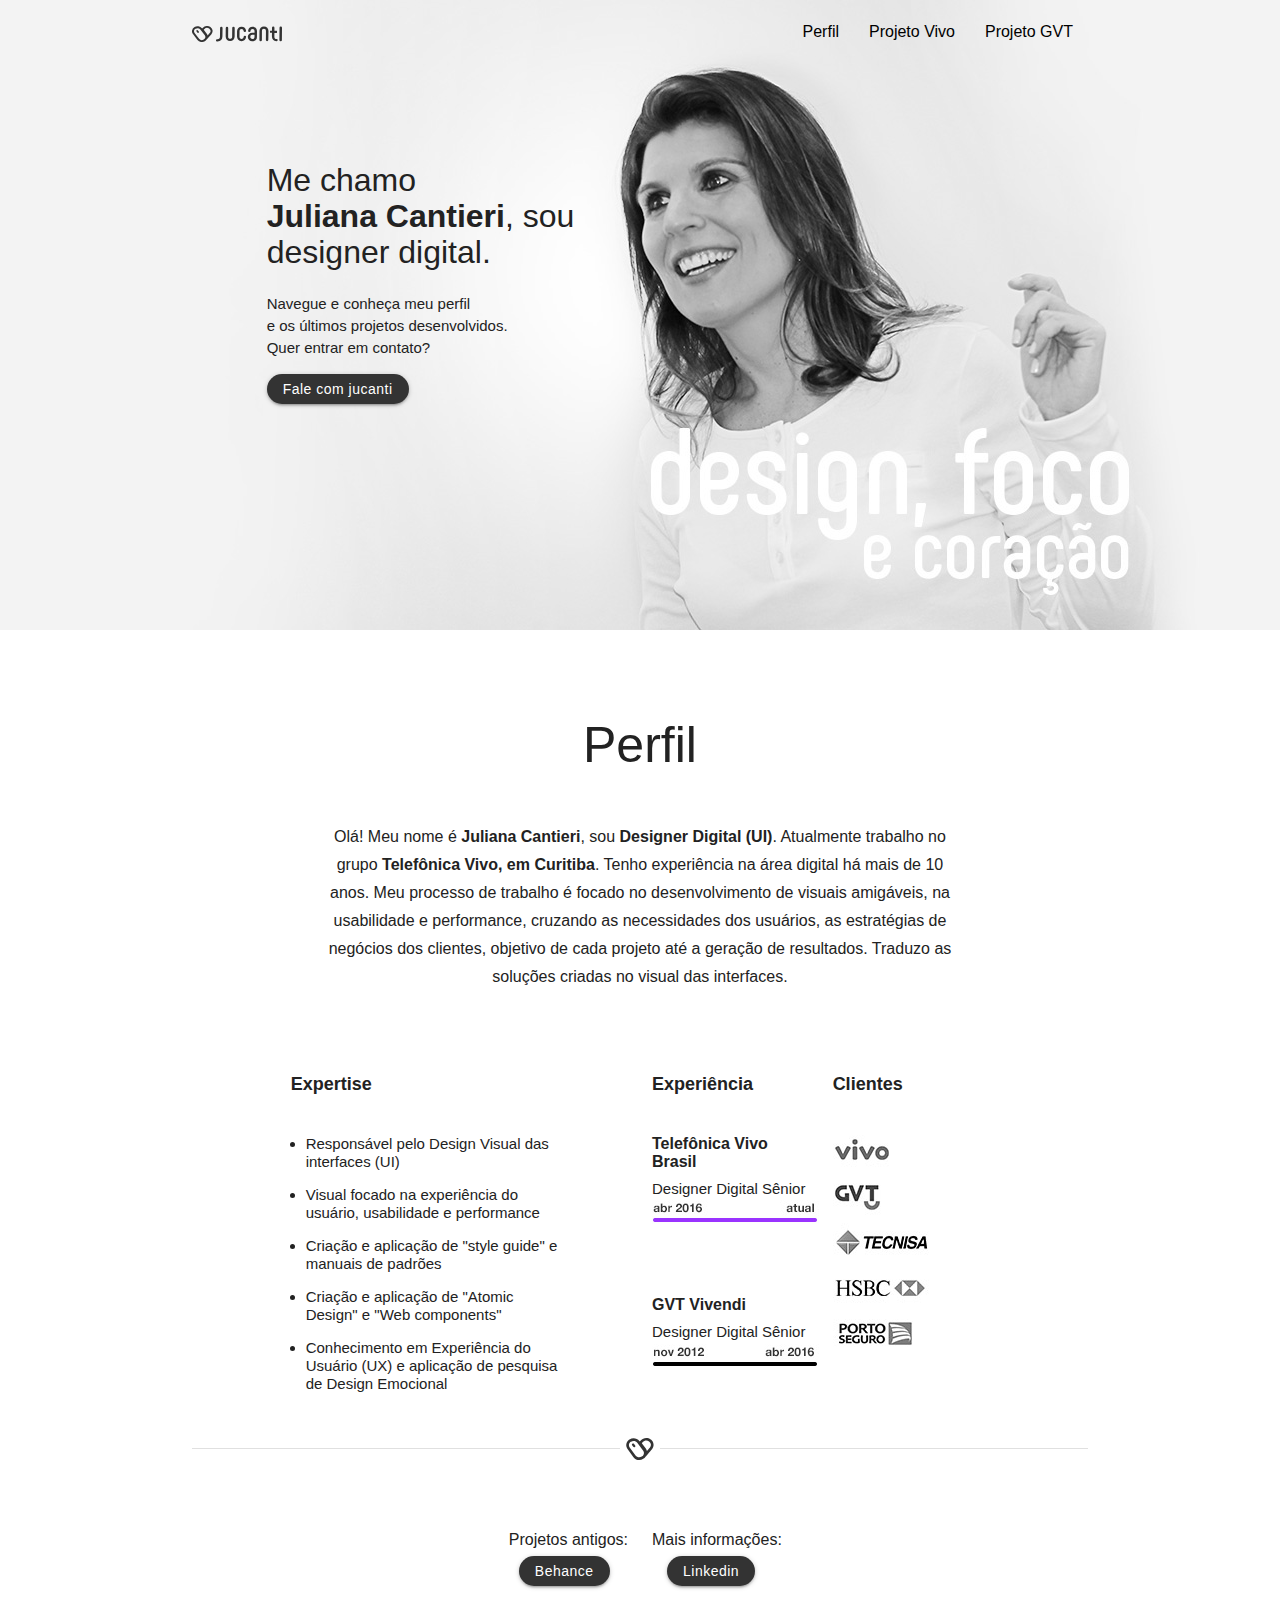
==== index.html @ 5f79577d "first commit" ====
<!doctype html>
<html class="no-js" lang="">
    <head>
        <meta charset="utf-8">
        <meta http-equiv="x-ua-compatible" content="ie=edge">
        <title>Jucanti - Design, foco e coração</title>
        <meta name="description" content="">
        <meta name="viewport" content="width=device-width, initial-scale=1">

        <link rel="apple-touch-icon" href="apple-touch-icon.png">
            
        <!-- Compiled and minified CSS -->
        <link rel="stylesheet" href="https://cdnjs.cloudflare.com/ajax/libs/materialize/0.99.0/css/materialize.min.css">


        <link rel="stylesheet" href="css/normalize.css">
        <link rel="stylesheet" href="css/main.css">
        <script src="js/vendor/modernizr-2.8.3.min.js"></script>
    </head>
    <body>
        <!--[if lt IE 8]>
            <p class="browserupgrade">You are using an <strong>outdated</strong> browser. Please <a href="http://browsehappy.com/">upgrade your browser</a> to improve your experience.</p>
        <![endif]-->
        
        <header>
            <img class="background" src="img/destaque-home.jpg">
            <div class="container">
                <nav>
                    <div class="nav-wrapper">
                        <a href="#!" class="brand-logo">
                            <img src="img/logo-jucanti.svg" alt="">
                        </a>
                        <ul class="right hide-on-med-and-down">
                            <li><a href="#">Perfil</a></li>
                            <li><a href="#">Projeto Vivo</a></li>
                            <li><a href="#">Projeto GVT</a></li>
                        </ul>
                    </div>
                </nav>

                <div class="wrap-description-home">
                    <h2>Me chamo<br><strong>Juliana Cantieri</strong>, sou<br>designer digital.</h2>
                    <p>Navegue e conheça meu perfil <br>e os últimos projetos desenvolvidos.<br>Quer entrar em contato?</p>
                    <a class="waves-effect waves-light btn btn-gray" href="">Fale com jucanti</a>
                </div>

            </div>
        </header>

        <section class="container">
            <div class="row">
                <div class="wrap-phofile col s10 offset-s1">
                    <h2>Perfil</h2>
                    <p>Olá! Meu nome é <strong>Juliana Cantieri</strong>, sou <strong>Designer Digital (UI)</strong>. Atualmente trabalho no grupo <strong>Telefônica Vivo, em Curitiba</strong>. Tenho experiência na área digital há mais de 10 anos. Meu processo de trabalho é focado no desenvolvimento de visuais amigáveis, na usabilidade e performance, cruzando as necessidades dos usuários, as estratégias de negócios dos clientes, objetivo de cada projeto até a geração de resultados. Traduzo as soluções criadas no visual das interfaces. </p>

                    <div class="col s5">
                        <h4>Expertise</h4>
                        <ul>
                            <li>Responsável pelo Design Visual das interfaces (UI)</li>
                            <li>Visual focado na experiência do usuário, usabilidade e performance</li>
                            <li>Criação e aplicação de "style guide" e manuais de padrões</li>
                            <li>Criação e aplicação de "Atomic Design" e "Web components"</li>
                            <li>Conhecimento em Experiência do Usuário (UX) e aplicação de pesquisa de Design Emocional</li>
                        </ul>
                    </div>
                    <div class="col s3 offset-s1">
                        <h4>Experiência</h4>

                        <h6>Telefônica Vivo Brasil</h6>
                        <span>Designer Digital Sênior</span>
                        <img class="timeline" src="img/timeline-1-home.jpg" alt="">

                        <h6>GVT Vivendi</h6>
                        <span>Designer Digital Sênior</span>
                        <img class="timeline" src="img/timeline-2-home.jpg" alt="">
                        
                    </div>
                    <div class="col s3">
                        <h4>Clientes</h4>
                        
                        <img src="img/logos-home.jpg" alt="">
                    </div>
                </div>

            </div>
        </section>

        <footer class="container">
            <div class="divider"></div>
            <img class="logo-footer" src="img/logo-icon.svg" alt="">
            
            <div class="row">
                <div class="col s6">
                    <div class="wrap-button-footer">
                        <span>Projetos antigos:</span>
                        <a class="waves-effect waves-light btn btn-gray" href="">Behance</a>
                    </div>
                </div>
                
                <div class="col s6">
                    <div class="wrap-button-footer left">
                        <span>Mais informações:</span>
                        <a class="waves-effect waves-light btn btn-gray" href="">Linkedin</a>
                    </div>
                </div>

            </div>
    
        </footer>


        <script type="text/javascript" src="https://code.jquery.com/jquery-2.1.1.min.js"></script>
        <script type="text/javascript" src="https://cdnjs.cloudflare.com/ajax/libs/materialize/0.99.0/js/materialize.min.js"></script>
        <script src="js/plugins.js"></script>
        <script src="js/main.js"></script>

        <script>
            $(document).ready(function(){
                
            });
        </script>

        <!-- Google Analytics: change UA-XXXXX-X to be your site's ID. -->
      <!--   <script>
            (function(b,o,i,l,e,r){b.GoogleAnalyticsObject=l;b[l]||(b[l]=
            function(){(b[l].q=b[l].q||[]).push(arguments)});b[l].l=+new Date;
            e=o.createElement(i);r=o.getElementsByTagName(i)[0];
            e.src='https://www.google-analytics.com/analytics.js';
            r.parentNode.insertBefore(e,r)}(window,document,'script','ga'));
            ga('create','UA-XXXXX-X','auto');ga('send','pageview');
        </script> -->
    </body>
</html>
---- css/main.css ----
/*! HTML5 Boilerplate v5.3.0 | MIT License | https://html5boilerplate.com/ */

/*
 * What follows is the result of much research on cross-browser styling.
 * Credit left inline and big thanks to Nicolas Gallagher, Jonathan Neal,
 * Kroc Camen, and the H5BP dev community and team.
 */

/* ==========================================================================
   Base styles: opinionated defaults
   ========================================================================== */

html {
    color: #222;
    font-size: 1em;
    line-height: 1.4;
}

/*
 * Remove text-shadow in selection highlight:
 * https://twitter.com/miketaylr/status/12228805301
 *
 * These selection rule sets have to be separate.
 * Customize the background color to match your design.
 */

::-moz-selection {
    background: #b3d4fc;
    text-shadow: none;
}

::selection {
    background: #b3d4fc;
    text-shadow: none;
}

/*
 * A better looking default horizontal rule
 */

hr {
    display: block;
    height: 1px;
    border: 0;
    border-top: 1px solid #ccc;
    margin: 1em 0;
    padding: 0;
}

/*
 * Remove the gap between audio, canvas, iframes,
 * images, videos and the bottom of their containers:
 * https://github.com/h5bp/html5-boilerplate/issues/440
 */

audio,
canvas,
iframe,
img,
svg,
video {
    vertical-align: middle;
}

/*
 * Remove default fieldset styles.
 */

fieldset {
    border: 0;
    margin: 0;
    padding: 0;
}

/*
 * Allow only vertical resizing of textareas.
 */

textarea {
    resize: vertical;
}

/* ==========================================================================
   Browser Upgrade Prompt
   ========================================================================== */

.browserupgrade {
    margin: 0.2em 0;
    background: #ccc;
    color: #000;
    padding: 0.2em 0;
}

/* ==========================================================================
   Author's custom styles
   ========================================================================== */
header{
    background: #f3f3f3;
    height: 630px;
}

nav {
    background-color: transparent;
    box-shadow: none;
    position: relative;
    z-index: 1;
}

nav ul a {
    color: #000;
}

.brand-logo {
    width: 90px;
}

.background{
    height: 630px;
    width: 100%;
    height: 630px;
    width: 100%;
    object-fit: contain;
    position: absolute;
    top: 0;
}

.wrap-description-home{
    position: relative;
    padding-top: 60px;
    padding-left: 8.3333333333%;
}

.wrap-description-home h2{
    font-size: 32px;
    line-height: 36px;
}

.wrap-description-home p{
    font-size: 15px;
    line-height: 22px;
}

.btn-gray{
    border-radius: 70px;
    background-color: #333;
    font-size: 14px;
    padding: 0 1rem;
    height: 30px;
    line-height: 30px;
    text-transform: none;
}

.btn-gray:hover{
    background-color: #000000;
}

.wrap-phofile{
    margin-top: 50px;
}

.wrap-phofile h2{
    font-size: 50px;
    text-align: center;
    margin-bottom: 50px;
}

.wrap-phofile p{
    font-size: 16px;
    line-height: 28px;
    text-align: center;
    margin-bottom: 60px;
    padding: 0 3rem;
}

.wrap-phofile h4{
    font-size: 18px;
    font-weight: bold;
    margin-bottom: 40px;
}

.wrap-phofile ul{
    padding-left: 15px;
}

.wrap-phofile ul li{
    list-style-type: disc;
    font-size: 15px;
    line-height: 18px;
    padding-bottom: 15px;
}

.wrap-phofile h6{
    font-size: 16px;
    font-weight: bold;
}

.wrap-phofile span{
    font-size: 15px;
}

.wrap-phofile .timeline{
    margin-bottom: 60px;
}

.logo-footer {
    width: 40px;
    text-align: center;
    margin: -20px auto 60px;
    display: block;
    background-color: #fff;
    height: 40px;
    padding: 5px;
}

.wrap-button-footer {
    float: right;
    margin-bottom: 60px;
}

.wrap-button-footer.left {
    float: left;
}

.wrap-button-footer span {
    display: block;
    margin-bottom: 5px;
}

.wrap-button-footer .btn-gray {
    margin-left: 10px;
}

.wrap-button-footer.left .btn-gray {
    margin-left: 15px;
}

/* ==========================================================================
   Helper classes
   ========================================================================== */

/*
 * Hide visually and from screen readers
 */

.hidden {
    display: none !important;
}

/*
 * Hide only visually, but have it available for screen readers:
 * http://snook.ca/archives/html_and_css/hiding-content-for-accessibility
 */

.visuallyhidden {
    border: 0;
    clip: rect(0 0 0 0);
    height: 1px;
    margin: -1px;
    overflow: hidden;
    padding: 0;
    position: absolute;
    width: 1px;
}

/*
 * Extends the .visuallyhidden class to allow the element
 * to be focusable when navigated to via the keyboard:
 * https://www.drupal.org/node/897638
 */

.visuallyhidden.focusable:active,
.visuallyhidden.focusable:focus {
    clip: auto;
    height: auto;
    margin: 0;
    overflow: visible;
    position: static;
    width: auto;
}

/*
 * Hide visually and from screen readers, but maintain layout
 */

.invisible {
    visibility: hidden;
}

/*
 * Clearfix: contain floats
 *
 * For modern browsers
 * 1. The space content is one way to avoid an Opera bug when the
 *    `contenteditable` attribute is included anywhere else in the document.
 *    Otherwise it causes space to appear at the top and bottom of elements
 *    that receive the `clearfix` class.
 * 2. The use of `table` rather than `block` is only necessary if using
 *    `:before` to contain the top-margins of child elements.
 */

.clearfix:before,
.clearfix:after {
    content: " "; /* 1 */
    display: table; /* 2 */
}

.clearfix:after {
    clear: both;
}

/* ==========================================================================
   EXAMPLE Media Queries for Responsive Design.
   These examples override the primary ('mobile first') styles.
   Modify as content requires.
   ========================================================================== */

@media only screen and (min-width: 35em) {
    /* Style adjustments for viewports that meet the condition */
}

@media print,
       (-webkit-min-device-pixel-ratio: 1.25),
       (min-resolution: 1.25dppx),
       (min-resolution: 120dpi) {
    /* Style adjustments for high resolution devices */
}

/* ==========================================================================
   Print styles.
   Inlined to avoid the additional HTTP request:
   http://www.phpied.com/delay-loading-your-print-css/
   ========================================================================== */

@media print {
    *,
    *:before,
    *:after,
    *:first-letter,
    *:first-line {
        background: transparent !important;
        color: #000 !important; /* Black prints faster:
                                   http://www.sanbeiji.com/archives/953 */
        box-shadow: none !important;
        text-shadow: none !important;
    }

    a,
    a:visited {
        text-decoration: underline;
    }

    a[href]:after {
        content: " (" attr(href) ")";
    }

    abbr[title]:after {
        content: " (" attr(title) ")";
    }

    /*
     * Don't show links that are fragment identifiers,
     * or use the `javascript:` pseudo protocol
     */

    a[href^="#"]:after,
    a[href^="javascript:"]:after {
        content: "";
    }

    pre,
    blockquote {
        border: 1px solid #999;
        page-break-inside: avoid;
    }

    /*
     * Printing Tables:
     * http://css-discuss.incutio.com/wiki/Printing_Tables
     */

    thead {
        display: table-header-group;
    }

    tr,
    img {
        page-break-inside: avoid;
    }

    img {
        max-width: 100% !important;
    }

    p,
    h2,
    h3 {
        orphans: 3;
        widows: 3;
    }

    h2,
    h3 {
        page-break-after: avoid;
    }
}
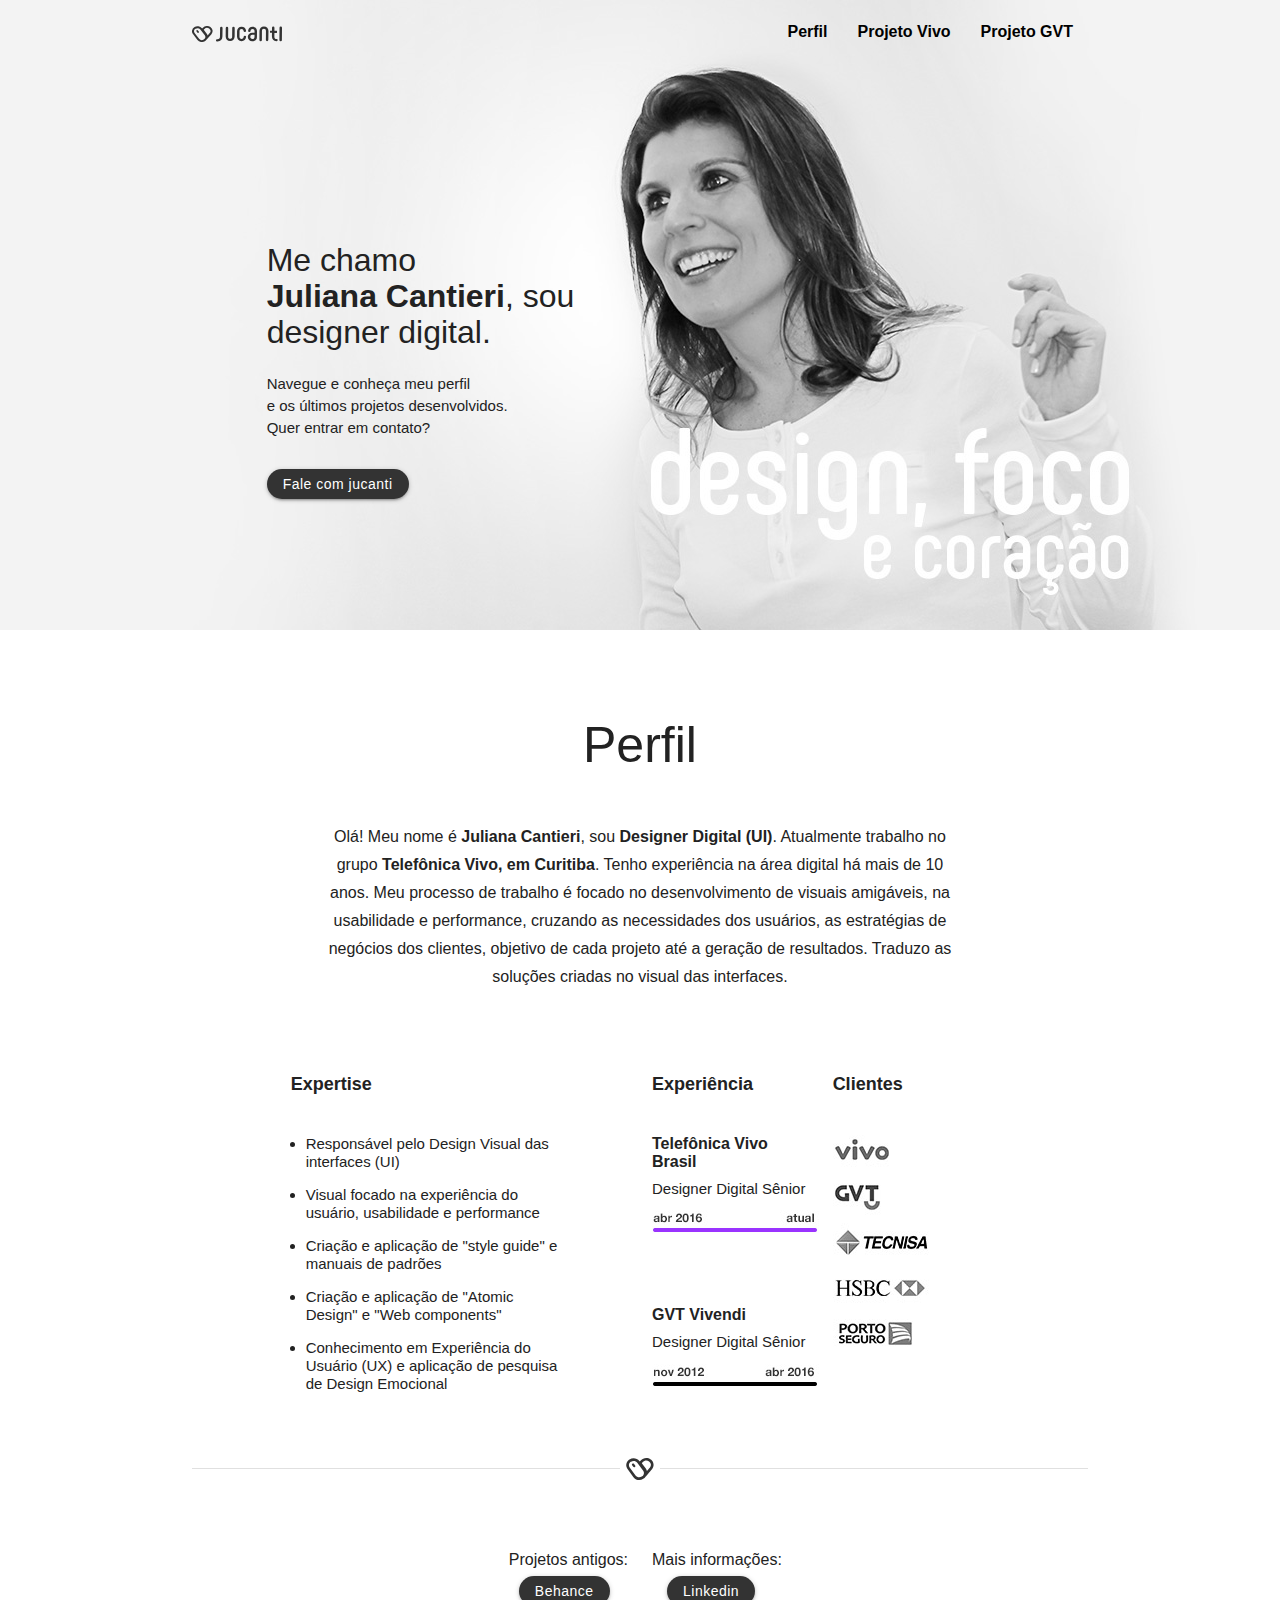
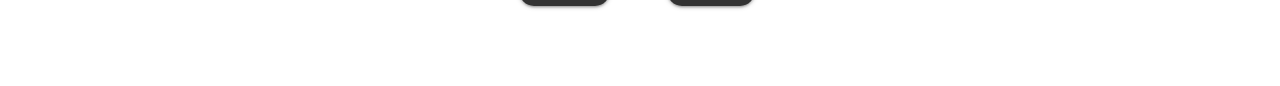
==== commit b9d92284: "Ajustes home" ====
--- a/index.html
+++ b/index.html
@@ -4,7 +4,7 @@
         <meta charset="utf-8">
         <meta http-equiv="x-ua-compatible" content="ie=edge">
         <title>Jucanti - Design, foco e coração</title>
-        <meta name="description" content="">
+        <meta name="description" content="Olá! Meu nome é Juliana Cantieri, sou Designer Digital (UI)">
         <meta name="viewport" content="width=device-width, initial-scale=1">
 
         <link rel="apple-touch-icon" href="apple-touch-icon.png">
@@ -22,38 +22,42 @@
             <p class="browserupgrade">You are using an <strong>outdated</strong> browser. Please <a href="http://browsehappy.com/">upgrade your browser</a> to improve your experience.</p>
         <![endif]-->
         
-        <header>
-            <img class="background" src="img/destaque-home.jpg">
+        <header class="header-home">
+            <img class="background hide-on-small" src="img/destaque-home.jpg">
+            <img class="background show-on-small" src="img/destaque-home-p.jpg">
             <div class="container">
-                <nav>
+                <nav id="menu">
                     <div class="nav-wrapper">
-                        <a href="#!" class="brand-logo">
-                            <img src="img/logo-jucanti.svg" alt="">
+                        <a href="index.html" class="brand-logo">
+                            <img class="hide-on-small" src="img/logo-jucanti.svg" alt="">
+                            <img class="show-on-small" src="img/logo-icon.svg" alt="">
                         </a>
-                        <ul class="right hide-on-med-and-down">
-                            <li><a href="#">Perfil</a></li>
-                            <li><a href="#">Projeto Vivo</a></li>
-                            <li><a href="#">Projeto GVT</a></li>
+                        <ul class="right">
+                            <li><a id="btn-perfil" href="#perfil">Perfil</a></li>
+                            <li><a href="vivo.html">Projeto Vivo</a></li>
+                            <li><a href="gvt.html">Projeto GVT</a></li>
                         </ul>
                     </div>
                 </nav>
 
                 <div class="wrap-description-home">
-                    <h2>Me chamo<br><strong>Juliana Cantieri</strong>, sou<br>designer digital.</h2>
-                    <p>Navegue e conheça meu perfil <br>e os últimos projetos desenvolvidos.<br>Quer entrar em contato?</p>
-                    <a class="waves-effect waves-light btn btn-gray" href="">Fale com jucanti</a>
+                    <h2 class="hide-on-small">Me chamo<br><strong>Juliana Cantieri</strong>, sou<br>designer digital.</h2>
+                    <h2 class="show-on-small">Me chamo<br><strong>Juliana Cantieri</strong>,<br>sou designer<br>digital.</h2>
+                    <p class="hide-on-small">Navegue e conheça meu perfil<br>e os últimos projetos desenvolvidos.<br>Quer entrar em contato?</p>
+                    <p class="show-on-small">Navegue e conheça meu perfil <br>e os últimos projetos<br>desenvolvidos.<br>Quer entrar em contato?</p>
+                    <a class="waves-effect waves-light btn btn-gray" href="mailto:jucanti@gmail.com?Subject=Jucanti" target="_top">Fale com jucanti</a>
                 </div>
 
             </div>
         </header>
 
-        <section class="container">
+        <section class="container" id="perfil">
             <div class="row">
                 <div class="wrap-phofile col s10 offset-s1">
                     <h2>Perfil</h2>
                     <p>Olá! Meu nome é <strong>Juliana Cantieri</strong>, sou <strong>Designer Digital (UI)</strong>. Atualmente trabalho no grupo <strong>Telefônica Vivo, em Curitiba</strong>. Tenho experiência na área digital há mais de 10 anos. Meu processo de trabalho é focado no desenvolvimento de visuais amigáveis, na usabilidade e performance, cruzando as necessidades dos usuários, as estratégias de negócios dos clientes, objetivo de cada projeto até a geração de resultados. Traduzo as soluções criadas no visual das interfaces. </p>
 
-                    <div class="col s5">
+                    <div class="col s5 wrap-mobile">
                         <h4>Expertise</h4>
                         <ul>
                             <li>Responsável pelo Design Visual das interfaces (UI)</li>
@@ -63,7 +67,7 @@
                             <li>Conhecimento em Experiência do Usuário (UX) e aplicação de pesquisa de Design Emocional</li>
                         </ul>
                     </div>
-                    <div class="col s3 offset-s1">
+                    <div class="col s3 offset-s1 wrap-mobile">
                         <h4>Experiência</h4>
 
                         <h6>Telefônica Vivo Brasil</h6>
@@ -74,8 +78,13 @@
                         <span>Designer Digital Sênior</span>
                         <img class="timeline" src="img/timeline-2-home.jpg" alt="">
                         
+                        <div class="wrap-clients-mobile show-on-small">
+                            <h4>Clientes</h4>
+                            
+                            <img src="img/logos-home-p.jpg" alt="">
+                        </div>
                     </div>
-                    <div class="col s3">
+                    <div class="col s3 hide-on-small">
                         <h4>Clientes</h4>
                         
                         <img src="img/logos-home.jpg" alt="">
@@ -93,14 +102,14 @@
                 <div class="col s6">
                     <div class="wrap-button-footer">
                         <span>Projetos antigos:</span>
-                        <a class="waves-effect waves-light btn btn-gray" href="">Behance</a>
+                        <a class="waves-effect waves-light btn btn-gray" href="https://www.behance.net/jucanti" target="_blank">Behance</a>
                     </div>
                 </div>
                 
                 <div class="col s6">
                     <div class="wrap-button-footer left">
                         <span>Mais informações:</span>
-                        <a class="waves-effect waves-light btn btn-gray" href="">Linkedin</a>
+                        <a class="waves-effect waves-light btn btn-gray" href="https://www.linkedin.com/in/juliana-cantieri-08a27b15/" target="_blank">Linkedin</a>
                     </div>
                 </div>
 
@@ -114,12 +123,6 @@
         <script src="js/plugins.js"></script>
         <script src="js/main.js"></script>
 
-        <script>
-            $(document).ready(function(){
-                
-            });
-        </script>
-
         <!-- Google Analytics: change UA-XXXXX-X to be your site's ID. -->
       <!--   <script>
             (function(b,o,i,l,e,r){b.GoogleAnalyticsObject=l;b[l]||(b[l]=
--- a/css/main.css
+++ b/css/main.css
@@ -94,7 +94,7 @@
 /* ==========================================================================
    Author's custom styles
    ========================================================================== */
-header{
+.header-home{
     background: #f3f3f3;
     height: 630px;
 }
@@ -108,6 +108,19 @@
 
 nav ul a {
     color: #000;
+    font-weight: bold;
+}
+
+nav ul a:hover {
+    background-color: transparent;
+    text-decoration: underline;
+    color: #999;
+}
+
+nav ul a.active,
+nav ul a:active,
+nav ul a:focus {
+    color: #999;
 }
 
 .brand-logo {
@@ -126,7 +139,7 @@
 
 .wrap-description-home{
     position: relative;
-    padding-top: 60px;
+    padding-top: 140px;
     padding-left: 8.3333333333%;
 }
 
@@ -138,6 +151,7 @@
 .wrap-description-home p{
     font-size: 15px;
     line-height: 22px;
+    padding-bottom: 15px;
 }
 
 .btn-gray{
@@ -200,6 +214,7 @@
 
 .wrap-phofile .timeline{
     margin-bottom: 60px;
+    margin-top: 10px;
 }
 
 .logo-footer {
@@ -233,6 +248,64 @@
 .wrap-button-footer.left .btn-gray {
     margin-left: 15px;
 }
+
+.page-portfolio{
+    background-color: #333333;
+    text-align: center;
+    padding: 80px 0;
+}
+
+.page-portfolio.b2b{
+    background-color: #3b1050;
+}
+
+.page-portfolio.mobile{
+    background-color: #f2f2f2;
+}
+
+.title-portfolio{
+    font-size: 52px;
+    color: #fff;
+    padding: 0 0 40px;
+    display: block;
+    font-weight: 100;
+}
+
+.title-portfolio.gray{
+    padding: 80px 0 60px;
+    color: #333333;
+    text-align: center;
+}
+
+.title-portfolio.mobile{
+    color: #333333;
+    text-align: center;
+    padding: 0 0 80px;
+}
+
+.img-block{
+    display: block;
+    text-align: center;
+    margin: 0 auto;
+    max-width: 100%;
+}
+
+.mb-80{
+    margin-bottom: 80px;
+}
+
+.logo-b2b{
+    width: 480px;
+    margin: 80px auto;
+    display: block;
+}
+
+.logo-gvt{
+    width: 120px;
+    margin: 80px auto 50px;
+    display: block;
+}
+
 
 /* ==========================================================================
    Helper classes
@@ -308,14 +381,142 @@
     clear: both;
 }
 
-/* ==========================================================================
-   EXAMPLE Media Queries for Responsive Design.
-   These examples override the primary ('mobile first') styles.
-   Modify as content requires.
-   ========================================================================== */
-
-@media only screen and (min-width: 35em) {
-    /* Style adjustments for viewports that meet the condition */
+.show-on-small{
+    display: none;
+}
+
+@media (max-width: 768px) {
+    
+    .header-home {
+        height: 410px;
+    }
+
+    .background {
+        width: 100%;
+        height: 410px;
+        object-fit: cover;
+    }
+
+    nav .brand-logo {
+        left: 0;
+        transform: translateX(0);
+    }
+
+    .brand-logo img {
+        width: 45px;
+        margin-top: 10px;
+    }
+
+    .wrap-description-home {
+        padding-top: 40px;
+        padding-left: 0;
+    }
+
+    .wrap-description-home h2 {
+        font-size: 26px;
+        line-height: 28px;
+        margin: 20px 0 0;
+    }
+
+    .wrap-description-home p {
+        padding-bottom: 0px;
+    }
+
+    .wrap-phofile {
+        margin-top: 20px;
+        width: 100% !important;
+        margin-left: 0 !important;
+    }
+
+    .wrap-phofile h2 {
+        font-size: 42px;
+        margin-bottom: 30px;
+    }
+
+    .wrap-phofile p {
+        font-size: 14px;
+        line-height: 24px;
+        margin-bottom: 30px;
+        padding: 0 0rem;
+    }
+
+    .wrap-mobile{
+        width: 50% !important;
+        margin-left: auto !important;
+    }
+
+    .wrap-phofile h4 {
+        margin-bottom: 20px;
+    }
+
+    .wrap-phofile .timeline {
+        margin-bottom: 20px;
+        margin-top: 5px;
+        display: block;
+    }
+
+    .wrap-clients-mobile {
+        margin-bottom: 50px;
+    }
+
+    .hide-on-small{
+        display: none;
+    }
+
+    .show-on-small{
+        display: block;
+    }
+
+    .logo-footer {
+        margin: -20px auto 40px;
+    }
+
+    .logo-b2b {
+        width: 260px;
+        margin: 40px auto;
+    }
+
+    .logo-gvt {
+        width: 100px;
+        margin: 40px auto 25px;
+    }
+    .title-portfolio {
+        font-size: 42px;
+        padding: 0 0 20px;
+    }
+
+    .title-portfolio.mobile {
+        padding: 0 0 40px;
+    }
+
+    .title-portfolio.gray {
+        padding: 40px 0 30px;
+    }
+
+    .page-portfolio {
+        padding: 40px 0;
+    }
+
+    .mb-80 {
+        margin-bottom: 40px;
+    }
+}
+
+@media (max-width: 479px) {
+    .wrap-mobile{
+        width: 100% !important;
+        margin-left: auto !important;
+    }
+
+    .brand-logo img {
+        width: 35px;
+        margin-top: 15px;
+    }
+
+    nav ul a {
+        font-size: 0.8rem;
+        padding: 0 8px;
+    }
 }
 
 @media print,
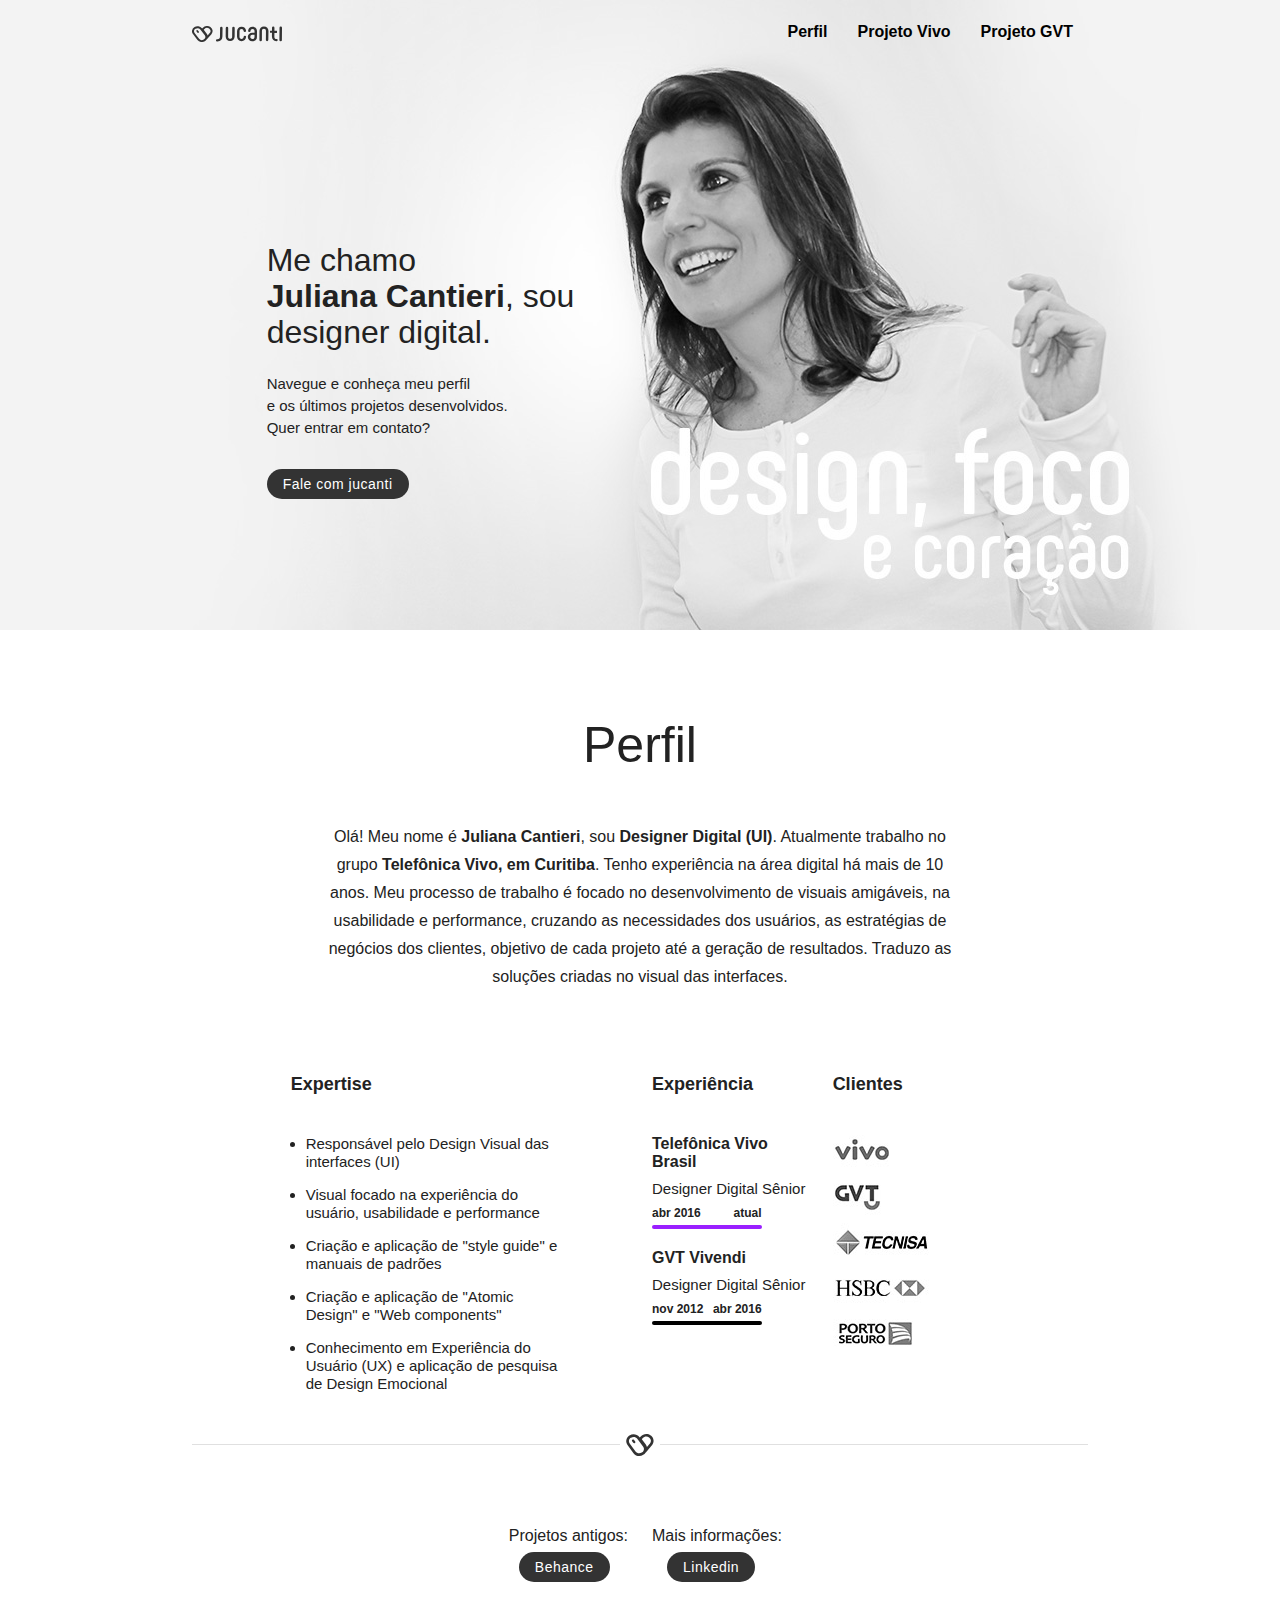
==== commit 39f1cd19: "ajustes" ====
--- a/index.html
+++ b/index.html
@@ -5,9 +5,10 @@
         <meta http-equiv="x-ua-compatible" content="ie=edge">
         <title>Jucanti - Design, foco e coração</title>
         <meta name="description" content="Olá! Meu nome é Juliana Cantieri, sou Designer Digital (UI)">
+        <meta name="keywords" content="webdesign, webdesigner, web design, designer de interação, interection design, design de interface, designer de interfaces, digital, designer UI, user interface, designer UX, experiência do usuário, user experience, atomic design, web components, componentes, visual, layout, layout web, design web, art direction, digital marketing, marketing digital arquitetura de informação, archtecture information">
         <meta name="viewport" content="width=device-width, initial-scale=1">
 
-        <link rel="apple-touch-icon" href="apple-touch-icon.png">
+        <link rel="shortcut icon" type="image/x-icon" href="img/favicon.png">
             
         <!-- Compiled and minified CSS -->
         <link rel="stylesheet" href="https://cdnjs.cloudflare.com/ajax/libs/materialize/0.99.0/css/materialize.min.css">
@@ -25,6 +26,7 @@
         <header class="header-home">
             <img class="background hide-on-small" src="img/destaque-home.jpg">
             <img class="background show-on-small" src="img/destaque-home-p.jpg">
+            <img class="background show-on-small-p" src="img/destaque-home-pp.jpg">
             <div class="container">
                 <nav id="menu">
                     <div class="nav-wrapper">
@@ -72,11 +74,23 @@
 
                         <h6>Telefônica Vivo Brasil</h6>
                         <span>Designer Digital Sênior</span>
-                        <img class="timeline" src="img/timeline-1-home.jpg" alt="">
+                        <div class="wrap-timeline">
+                            <div class="wrap-align">
+                                <span class="left-align">abr 2016</span>
+                                <span class="right-align">atual</span>
+                            </div>
+                            <small class="bg-timeline blue-dark"></small>
+                        </div>
 
                         <h6>GVT Vivendi</h6>
                         <span>Designer Digital Sênior</span>
-                        <img class="timeline" src="img/timeline-2-home.jpg" alt="">
+                        <div class="wrap-timeline">
+                            <div class="wrap-align">
+                                <span class="left-align">nov 2012</span>
+                                <span class="right-align">abr 2016</span>
+                            </div>
+                            <small class="bg-timeline black"></small>
+                        </div>
                         
                         <div class="wrap-clients-mobile show-on-small">
                             <h4>Clientes</h4>
@@ -124,13 +138,14 @@
         <script src="js/main.js"></script>
 
         <!-- Google Analytics: change UA-XXXXX-X to be your site's ID. -->
-      <!--   <script>
-            (function(b,o,i,l,e,r){b.GoogleAnalyticsObject=l;b[l]||(b[l]=
-            function(){(b[l].q=b[l].q||[]).push(arguments)});b[l].l=+new Date;
-            e=o.createElement(i);r=o.getElementsByTagName(i)[0];
-            e.src='https://www.google-analytics.com/analytics.js';
-            r.parentNode.insertBefore(e,r)}(window,document,'script','ga'));
-            ga('create','UA-XXXXX-X','auto');ga('send','pageview');
-        </script> -->
+        <script>
+            (function(i,s,o,g,r,a,m){i['GoogleAnalyticsObject']=r;i[r]=i[r]||function(){
+            (i[r].q=i[r].q||[]).push(arguments)},i[r].l=1*new Date();a=s.createElement(o),
+            m=s.getElementsByTagName(o)[0];a.async=1;a.src=g;m.parentNode.insertBefore(a,m)
+            })(window,document,'script','https://www.google-analytics.com/analytics.js','ga');
+
+            ga('create', 'UA-81614473-1', 'auto');
+            ga('send', 'pageview');
+        </script>
     </body>
 </html>
--- a/css/main.css
+++ b/css/main.css
@@ -113,7 +113,6 @@
 
 nav ul a:hover {
     background-color: transparent;
-    text-decoration: underline;
     color: #999;
 }
 
@@ -162,10 +161,12 @@
     height: 30px;
     line-height: 30px;
     text-transform: none;
+    box-shadow: none;
 }
 
 .btn-gray:hover{
     background-color: #000000;
+    box-shadow: none;
 }
 
 .wrap-phofile{
@@ -215,6 +216,46 @@
 .wrap-phofile .timeline{
     margin-bottom: 60px;
     margin-top: 10px;
+}
+
+.wrap-timeline {
+    margin: 5px 0 20px;
+    width: 70%;
+    display: block;
+}
+
+.wrap-align {
+    width: 100%;
+    display: block;
+    height: 20px;
+}
+
+.wrap-align .left-align {
+    float: left;
+}
+
+.wrap-align .right-align {
+    float: right;
+}
+
+.bg-timeline {
+    width: 100%;
+    height: 4px;
+    display: block;
+    border-radius: 3px;
+}
+
+.bg-timeline.blue-dark {
+    background: #9a1fff;
+ }
+
+ .bg-timeline.black {
+    background: #000000;
+ }
+    
+.wrap-timeline span {
+    font-size: 12px;
+    font-weight: bold;
 }
 
 .logo-footer {
@@ -385,7 +426,16 @@
     display: none;
 }
 
+.show-on-small-p{
+    display: none;
+}
+
+
 @media (max-width: 768px) {
+
+    .wrap-timeline {
+        width: 100%;
+    }
     
     .header-home {
         height: 410px;
@@ -516,6 +566,10 @@
     nav ul a {
         font-size: 0.8rem;
         padding: 0 8px;
+    }
+
+    .show-on-small-p{
+        display: block;
     }
 }
 
